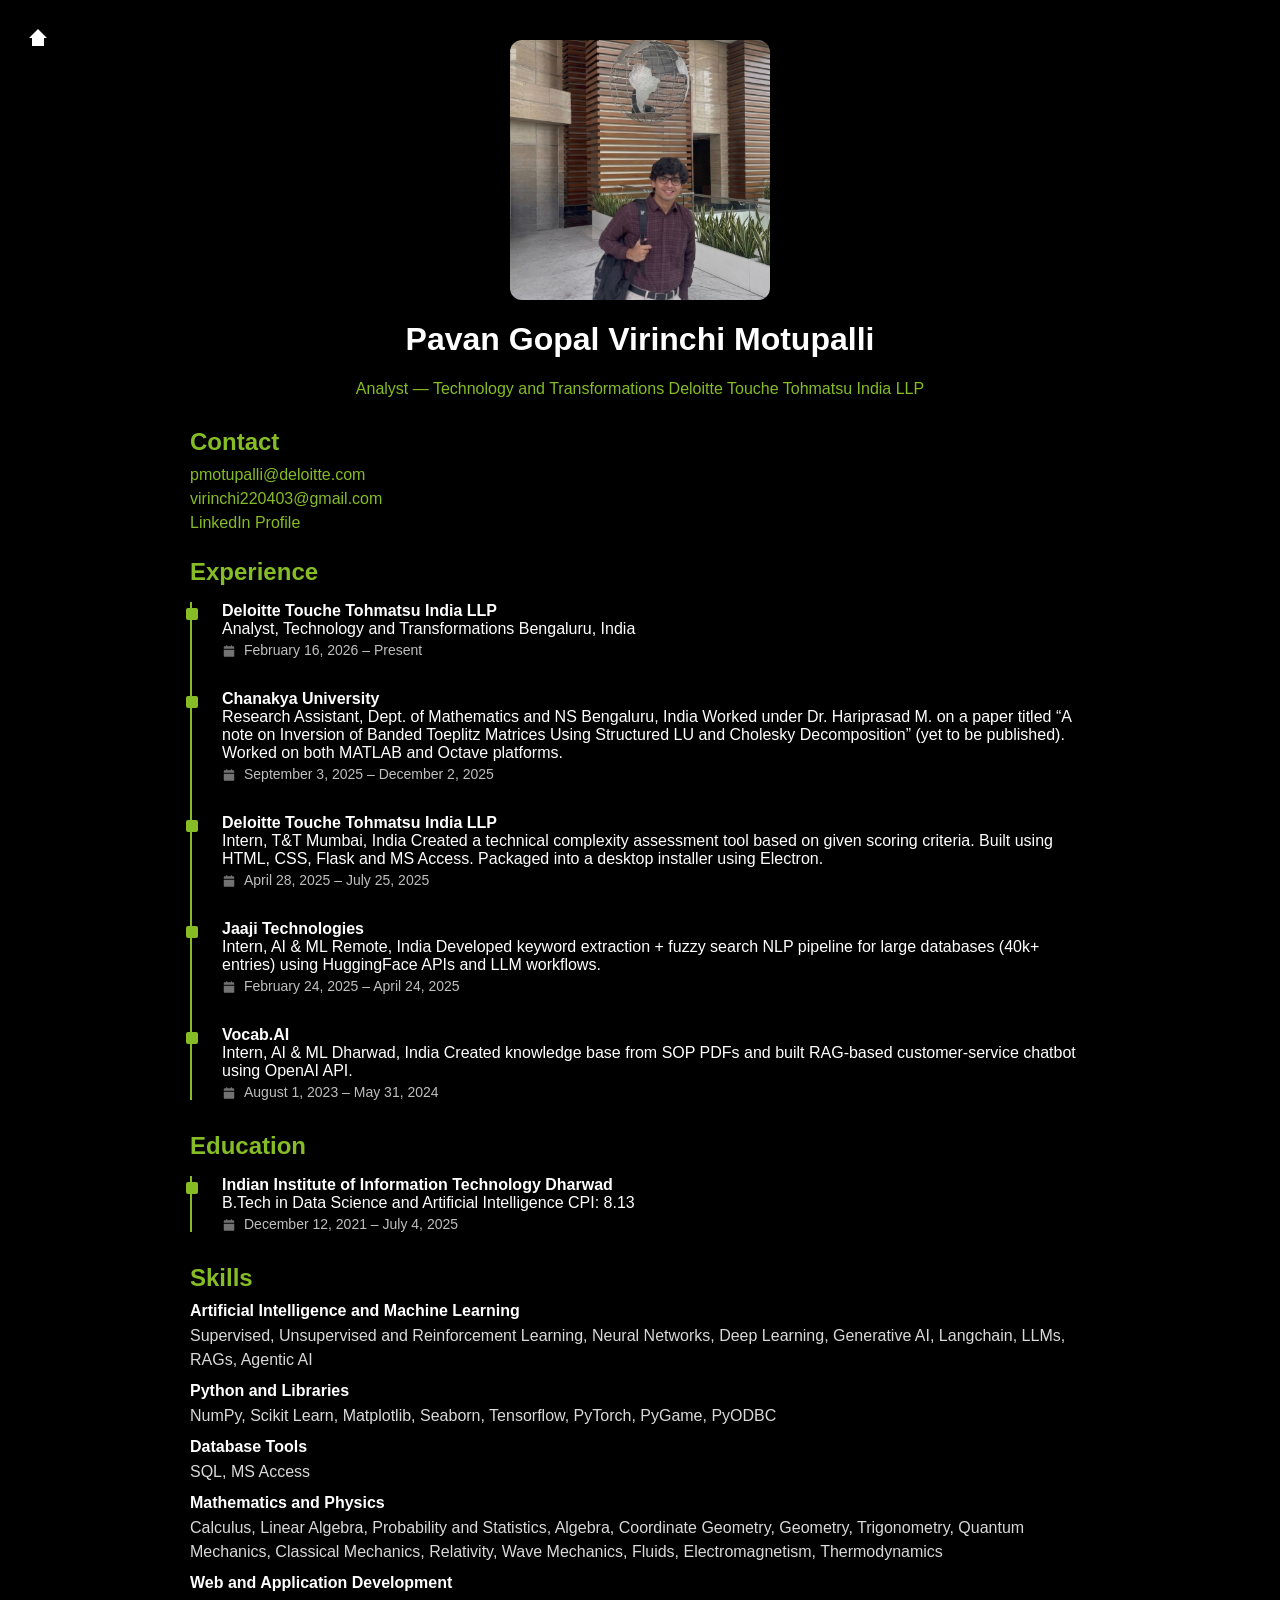
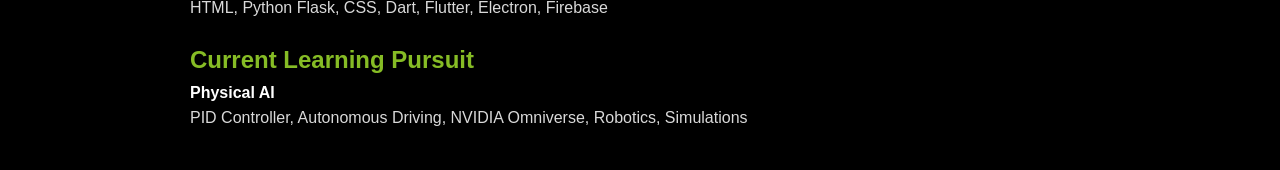
==== templates/engineer.html @ 73528b7b "Initial portfolio site commit" ====
<!DOCTYPE html>
<html>
<head>

<meta charset="UTF-8">
<meta name="viewport" content="width=device-width, initial-scale=1.0">

<title>The Engineer</title>

<link rel="stylesheet" href="/static/style.css">

<style>

/* PAGE WIDTH CONTROL */

.page-wrapper{
max-width:900px;
margin:auto;
padding:40px 20px 40px 20px;
}

/* SECTION TITLES */

.section-title{
color:#86BC25;
margin-top:26px;
margin-bottom:10px;
}

/* CONTACT LINKS */

.contact a{
display:block;
color:#86BC25;
text-decoration:none;
margin-bottom:6px;
}

/* TIMELINE */

.timeline{
border-left:2px solid #86BC25;
padding-left:30px;
margin-top:16px;
}

.timeline-item{
position:relative;
margin-bottom:32px;
}

.timeline-item::before{
content:"";
position:absolute;
left:-36px;
top:6px;
width:12px;
height:12px;
background:#86BC25;
border-radius:2px;
}

/* SKILLS */

.skill-block{
margin-top:10px;
}

.skill-title{
font-weight:bold;
margin-bottom:2px;
}

.skill-items{
opacity:.85;
line-height:1.5;
}

</style>

</head>

<body>

<a href="/" class="home-btn"></a>


<div class="page-wrapper">


<div class="profile">

<img src="/static/engineer.jpeg">

<h1>Pavan Gopal Virinchi Motupalli</h1>

<div class="green">

Analyst — Technology and Transformations  
Deloitte Touche Tohmatsu India LLP

</div>

</div>


<h2 class="section-title">Contact</h2>

<div class="contact">

<a href="mailto:pmotupalli@deloitte.com">
pmotupalli@deloitte.com
</a>

<a href="mailto:virinchi220403@gmail.com">
virinchi220403@gmail.com
</a>

<a href="https://www.linkedin.com/in/pavan-gopal-virinchi-m-5b2b71227/?skipRedirect=true">
LinkedIn Profile
</a>

</div>


<h2 class="section-title">Experience</h2>

<div class="timeline">


<div class="timeline-item">

<strong>Deloitte Touche Tohmatsu India LLP</strong><br>

Analyst, Technology and Transformations  
Bengaluru, India

<div class="date">
February 16, 2026 – Present
</div>

</div>


<div class="timeline-item">

<strong>Chanakya University</strong><br>

Research Assistant, Dept. of Mathematics and NS  
Bengaluru, India

Worked under Dr. Hariprasad M. on a paper titled  
“A note on Inversion of Banded Toeplitz Matrices Using Structured LU and Cholesky Decomposition”  
(yet to be published).  
Worked on both MATLAB and Octave platforms.

<div class="date">
September 3, 2025 – December 2, 2025
</div>

</div>


<div class="timeline-item">

<strong>Deloitte Touche Tohmatsu India LLP</strong><br>

Intern, T&T  
Mumbai, India

Created a technical complexity assessment tool based on given scoring criteria.  
Built using HTML, CSS, Flask and MS Access.  
Packaged into a desktop installer using Electron.

<div class="date">
April 28, 2025 – July 25, 2025
</div>

</div>


<div class="timeline-item">

<strong>Jaaji Technologies</strong><br>

Intern, AI & ML  
Remote, India

Developed keyword extraction + fuzzy search NLP pipeline for large databases (40k+ entries)  
using HuggingFace APIs and LLM workflows.

<div class="date">
February 24, 2025 – April 24, 2025
</div>

</div>


<div class="timeline-item">

<strong>Vocab.AI</strong><br>

Intern, AI & ML  
Dharwad, India

Created knowledge base from SOP PDFs and built RAG-based customer-service chatbot  
using OpenAI API.

<div class="date">
August 1, 2023 – May 31, 2024
</div>

</div>

</div>



<h2 class="section-title">Education</h2>

<div class="timeline">

<div class="timeline-item">

<strong>Indian Institute of Information Technology Dharwad</strong><br>

B.Tech in Data Science and Artificial Intelligence  
CPI: 8.13

<div class="date">
December 12, 2021 – July 4, 2025
</div>

</div>

</div>



<h2 class="section-title">Skills</h2>


<div class="skill-block">
<div class="skill-title">Artificial Intelligence and Machine Learning</div>
<div class="skill-items">
Supervised, Unsupervised and Reinforcement Learning, Neural Networks, Deep Learning,
Generative AI, Langchain, LLMs, RAGs, Agentic AI
</div>
</div>


<div class="skill-block">
<div class="skill-title">Python and Libraries</div>
<div class="skill-items">
NumPy, Scikit Learn, Matplotlib, Seaborn, Tensorflow, PyTorch, PyGame, PyODBC
</div>
</div>


<div class="skill-block">
<div class="skill-title">Database Tools</div>
<div class="skill-items">
SQL, MS Access
</div>
</div>


<div class="skill-block">
<div class="skill-title">Mathematics and Physics</div>
<div class="skill-items">
Calculus, Linear Algebra, Probability and Statistics, Algebra, Coordinate Geometry,
Geometry, Trigonometry, Quantum Mechanics, Classical Mechanics, Relativity,
Wave Mechanics, Fluids, Electromagnetism, Thermodynamics
</div>
</div>


<div class="skill-block">
<div class="skill-title">Web and Application Development</div>
<div class="skill-items">
HTML, Python Flask, CSS, Dart, Flutter, Electron, Firebase
</div>
</div>



<h2 class="section-title">Current Learning Pursuit</h2>


<div class="skill-block">
<div class="skill-title">Physical AI</div>
<div class="skill-items">
PID Controller, Autonomous Driving, NVIDIA Omniverse, Robotics, Simulations
</div>
</div>


</div>

</body>
</html>
---- static/style.css ----
body{
margin:0;
font-family:Inter, Arial;
background:#000;
color:white;
}

/* HOME BUTTON */

.home-btn{
position:fixed;
top:20px;
left:20px;
width:36px;
height:36px;
background:url("data:image/svg+xml;utf8,\
<svg xmlns='http://www.w3.org/2000/svg' fill='white' viewBox='0 0 24 24'>\
<path d='M3 12l9-9 9 9h-3v8h-12v-8z'/>\
</svg>") no-repeat center;
background-size:24px;
}

/* PROFILE IMAGE */

.profile{
text-align:center;
margin-bottom:30px;
}

.profile img{
width:260px;
height:260px;
object-fit:cover;
border-radius:12px;
display:block;
margin:auto;
}

/* ENGINEER GREEN */

.green{
color:#86BC25;
}

/* FIGHTER RED */

.red{
color:#e10600;
}

/* TIMELINE */

.timeline{
border-left:2px solid #86BC25;
padding-left:30px;
margin-top:25px;
}

.timeline-item{
position:relative;
margin-bottom:40px;
}

.timeline-item::before{
content:"";
position:absolute;
left:-36px;
top:6px;
width:12px;
height:12px;
background:#86BC25;
border-radius:2px;
}

/* DATE ICON */

.date{
font-size:14px;
opacity:.75;
margin-top:4px;
padding-left:22px;
position:relative;
}

.date::before{
content:"";
position:absolute;
left:0;
top:2px;
width:14px;
height:14px;
background:url("data:image/svg+xml;utf8,\
<svg xmlns='http://www.w3.org/2000/svg' fill='%23999999' viewBox='0 0 24 24'>\
<path d='M7 2v2H5a2 2 0 0 0-2 2v2h18V6a2 2 0 0 0-2-2h-2V2h-2v2H9V2H7zm14 8H3v10a2 2 0 0 0 2 2h14a2 2 0 0 0 2-2V10z'/>\
</svg>") no-repeat center;
background-size:contain;
}

/* SKILLS */

.skill-block{
margin-top:18px;
}

.skill-title{
font-weight:bold;
}

.skill-items{
opacity:.85;
margin-top:4px;
}

/* SPLIT PANELS */

.split-container{
display:flex;
height:100vh;
position:relative;
}

.panel{
flex:1;
display:flex;
align-items:center;
justify-content:center;
text-decoration:none;
color:white;
transition:.3s ease;
}

/* ICON SYSTEM (landing page icons) */

.icon img{
width:46px;
height:46px;
display:block;
margin:auto;

filter:brightness(0) invert(1);

transition:.2s ease;
}


/* hover icon animation */

.panel:hover .icon img{
transform:scale(1.12);
}

/* FIGHT TABLE */

.fight-table{
width:100%;
border-collapse:collapse;
margin-top:20px;
}

.fight-table th{
text-align:left;
border-bottom:1px solid #e10600;
padding:12px 0;
color:#e10600;
}

.fight-table td{
padding:10px 0;
border-bottom:1px solid #222;
}

.video-row{
display:none;
}

.show{
display:table-row;
}
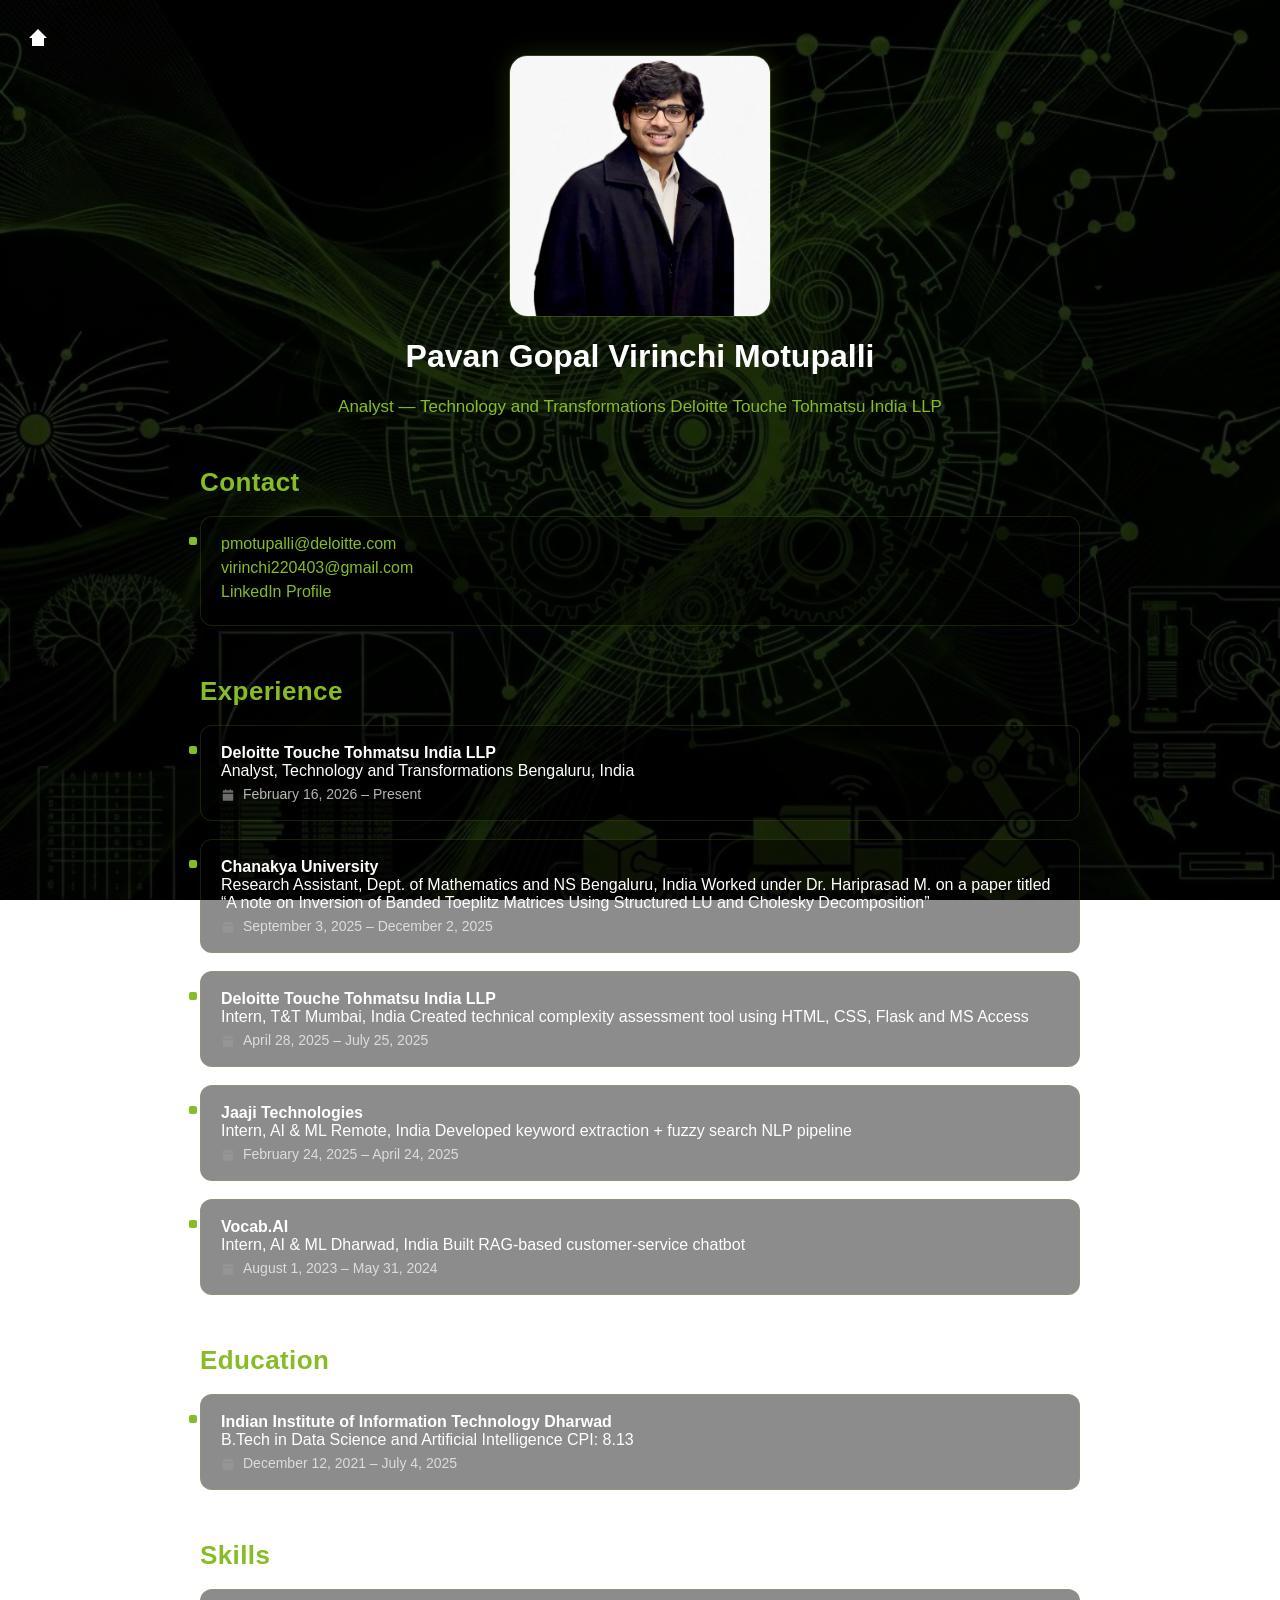
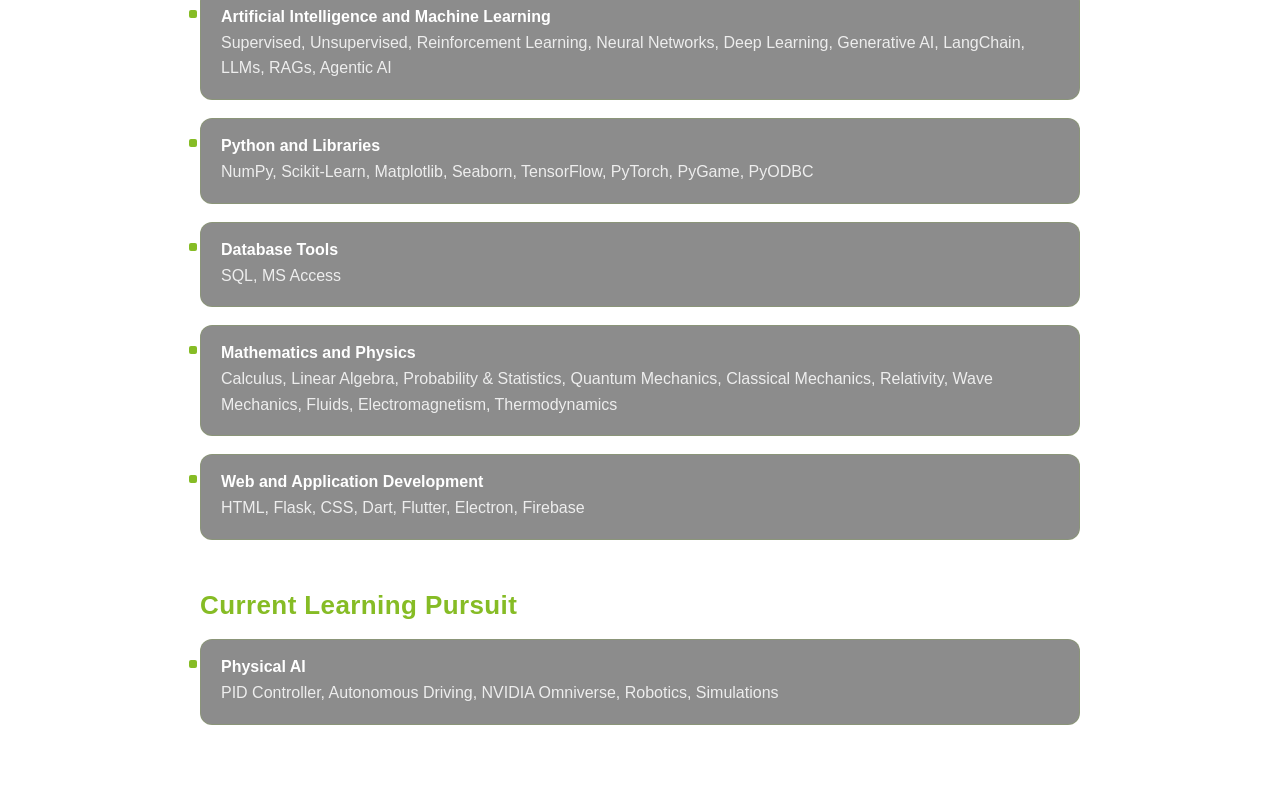
==== commit 64d15fd3: "ui reinvent" ====
--- a/templates/engineer.html
+++ b/templates/engineer.html
@@ -11,69 +11,260 @@
 
 <style>
 
-/* PAGE WIDTH CONTROL */
+/* ========================= */
+/* BACKGROUND SYSTEM */
+/* ========================= */
+
+body{
+
+background:
+
+linear-gradient(rgba(0,0,0,.75), rgba(0,0,0,.82)),
+
+url("/static/engbgds.jpg");
+
+background-size:cover;
+background-position:center;
+background-attachment:fixed;
+
+}
+
+
+/* ========================= */
+/* PAGE WRAPPER */
+/* ========================= */
 
 .page-wrapper{
-max-width:900px;
+
+max-width:880px;
+
 margin:auto;
-padding:40px 20px 40px 20px;
-}
-
+
+padding:55px 25px;
+
+}
+
+
+/* ========================= */
+/* PROFILE HEADER */
+/* ========================= */
+
+.profile img{
+
+width:260px;
+
+border-radius:18px;
+
+border:1px solid rgba(134,188,37,.35);
+
+box-shadow:0 0 25px rgba(134,188,37,.18);
+
+transition:.3s ease;
+
+}
+
+.profile img:hover{
+
+box-shadow:0 0 35px rgba(134,188,37,.35);
+
+}
+
+.green{
+
+color:#86BC25;
+
+margin-top:8px;
+
+font-size:17px;
+
+}
+
+
+/* ========================= */
 /* SECTION TITLES */
+/* ========================= */
 
 .section-title{
+
 color:#86BC25;
-margin-top:26px;
-margin-bottom:10px;
-}
-
+
+margin-top:50px;
+
+margin-bottom:18px;
+
+font-size:26px;
+
+letter-spacing:.4px;
+
+}
+
+
+/* ========================= */
+/* CARD WIDGET SYSTEM */
+/* ========================= */
+
+.card{
+
+background:rgba(0,0,0,.45);
+
+border:1px solid rgba(134,188,37,.18);
+
+border-radius:12px;
+
+padding:18px 20px;
+
+margin-bottom:18px;
+
+position:relative;
+
+transition:.25s ease;
+
+}
+
+
+/* green bullet marker */
+
+.card::before{
+
+content:"";
+
+position:absolute;
+
+left:-12px;
+
+top:20px;
+
+width:8px;
+
+height:8px;
+
+background:#86BC25;
+
+border-radius:2px;
+
+}
+
+
+.card:hover{
+
+background:rgba(0,0,0,.6);
+
+border:1px solid rgba(134,188,37,.35);
+
+}
+
+
+/* ========================= */
 /* CONTACT LINKS */
+/* ========================= */
 
 .contact a{
+
 display:block;
+
 color:#86BC25;
+
 text-decoration:none;
+
 margin-bottom:6px;
-}
-
-/* TIMELINE */
-
-.timeline{
-border-left:2px solid #86BC25;
-padding-left:30px;
-margin-top:16px;
-}
-
-.timeline-item{
-position:relative;
-margin-bottom:32px;
-}
-
-.timeline-item::before{
-content:"";
-position:absolute;
-left:-36px;
-top:6px;
-width:12px;
-height:12px;
-background:#86BC25;
-border-radius:2px;
-}
-
-/* SKILLS */
-
-.skill-block{
-margin-top:10px;
-}
+
+transition:.2s ease;
+
+}
+
+.contact a:hover{
+
+opacity:.75;
+
+}
+
+
+/* ========================= */
+/* DATE STYLE */
+/* ========================= */
+
+.date{
+
+opacity:.7;
+
+font-size:14px;
+
+margin-top:6px;
+
+}
+
+
+/* ========================= */
+/* SKILL BLOCK */
+/* ========================= */
 
 .skill-title{
-font-weight:bold;
-margin-bottom:2px;
+
+font-weight:600;
+
+margin-bottom:4px;
+
 }
 
 .skill-items{
+
 opacity:.85;
-line-height:1.5;
+
+line-height:1.6;
+
+}
+
+
+/* ========================= */
+/* MOBILE BACKGROUND SWITCH */
+/* ========================= */
+
+@media(max-width:900px){
+
+body{
+
+background:
+
+linear-gradient(rgba(0,0,0,.82), rgba(0,0,0,.88)),
+
+url("/static/engbgmob.jpg");
+
+background-size:cover;
+background-position:center;
+background-attachment:scroll;
+
+}
+
+.page-wrapper{
+
+padding:40px 18px;
+
+}
+
+.profile img{
+
+width:260px;
+
+border-radius:18px;
+
+border:1px solid rgba(134,188,37,.40);
+
+box-shadow:
+
+0 0 22px rgba(134,188,37,.28),
+
+0 0 60px rgba(134,188,37,.12);
+
+transition:.35s ease;
+
+}
+
+.section-title{
+
+font-size:22px;
+
+}
+
 }
 
 </style>
@@ -88,9 +279,11 @@
 <div class="page-wrapper">
 
 
+<!-- PROFILE -->
+
 <div class="profile">
 
-<img src="/static/engineer.jpeg">
+<img src="/static/engineer2.jpg">
 
 <h1>Pavan Gopal Virinchi Motupalli</h1>
 
@@ -104,9 +297,11 @@
 </div>
 
 
+<!-- CONTACT -->
+
 <h2 class="section-title">Contact</h2>
 
-<div class="contact">
+<div class="card contact">
 
 <a href="mailto:pmotupalli@deloitte.com">
 pmotupalli@deloitte.com
@@ -123,12 +318,12 @@
 </div>
 
 
+<!-- EXPERIENCE -->
+
 <h2 class="section-title">Experience</h2>
 
-<div class="timeline">
-
-
-<div class="timeline-item">
+
+<div class="card">
 
 <strong>Deloitte Touche Tohmatsu India LLP</strong><br>
 
@@ -142,7 +337,7 @@
 </div>
 
 
-<div class="timeline-item">
+<div class="card">
 
 <strong>Chanakya University</strong><br>
 
@@ -150,9 +345,7 @@
 Bengaluru, India
 
 Worked under Dr. Hariprasad M. on a paper titled  
-“A note on Inversion of Banded Toeplitz Matrices Using Structured LU and Cholesky Decomposition”  
-(yet to be published).  
-Worked on both MATLAB and Octave platforms.
+“A note on Inversion of Banded Toeplitz Matrices Using Structured LU and Cholesky Decomposition”
 
 <div class="date">
 September 3, 2025 – December 2, 2025
@@ -161,16 +354,14 @@
 </div>
 
 
-<div class="timeline-item">
+<div class="card">
 
 <strong>Deloitte Touche Tohmatsu India LLP</strong><br>
 
 Intern, T&T  
 Mumbai, India
 
-Created a technical complexity assessment tool based on given scoring criteria.  
-Built using HTML, CSS, Flask and MS Access.  
-Packaged into a desktop installer using Electron.
+Created technical complexity assessment tool using HTML, CSS, Flask and MS Access
 
 <div class="date">
 April 28, 2025 – July 25, 2025
@@ -179,15 +370,14 @@
 </div>
 
 
-<div class="timeline-item">
+<div class="card">
 
 <strong>Jaaji Technologies</strong><br>
 
 Intern, AI & ML  
 Remote, India
 
-Developed keyword extraction + fuzzy search NLP pipeline for large databases (40k+ entries)  
-using HuggingFace APIs and LLM workflows.
+Developed keyword extraction + fuzzy search NLP pipeline
 
 <div class="date">
 February 24, 2025 – April 24, 2025
@@ -196,15 +386,14 @@
 </div>
 
 
-<div class="timeline-item">
+<div class="card">
 
 <strong>Vocab.AI</strong><br>
 
 Intern, AI & ML  
 Dharwad, India
 
-Created knowledge base from SOP PDFs and built RAG-based customer-service chatbot  
-using OpenAI API.
+Built RAG-based customer-service chatbot
 
 <div class="date">
 August 1, 2023 – May 31, 2024
@@ -212,15 +401,13 @@
 
 </div>
 
-</div>
-
-
+
+<!-- EDUCATION -->
 
 <h2 class="section-title">Education</h2>
 
-<div class="timeline">
-
-<div class="timeline-item">
+
+<div class="card">
 
 <strong>Indian Institute of Information Technology Dharwad</strong><br>
 
@@ -233,65 +420,99 @@
 
 </div>
 
-</div>
-
-
+
+<!-- SKILLS -->
 
 <h2 class="section-title">Skills</h2>
 
 
-<div class="skill-block">
-<div class="skill-title">Artificial Intelligence and Machine Learning</div>
+<div class="card">
+
+<div class="skill-title">
+Artificial Intelligence and Machine Learning
+</div>
+
 <div class="skill-items">
-Supervised, Unsupervised and Reinforcement Learning, Neural Networks, Deep Learning,
-Generative AI, Langchain, LLMs, RAGs, Agentic AI
-</div>
-</div>
-
-
-<div class="skill-block">
-<div class="skill-title">Python and Libraries</div>
+Supervised, Unsupervised, Reinforcement Learning, Neural Networks,
+Deep Learning, Generative AI, LangChain, LLMs, RAGs, Agentic AI
+</div>
+
+</div>
+
+
+<div class="card">
+
+<div class="skill-title">
+Python and Libraries
+</div>
+
 <div class="skill-items">
-NumPy, Scikit Learn, Matplotlib, Seaborn, Tensorflow, PyTorch, PyGame, PyODBC
-</div>
-</div>
-
-
-<div class="skill-block">
-<div class="skill-title">Database Tools</div>
+NumPy, Scikit-Learn, Matplotlib, Seaborn,
+TensorFlow, PyTorch, PyGame, PyODBC
+</div>
+
+</div>
+
+
+<div class="card">
+
+<div class="skill-title">
+Database Tools
+</div>
+
 <div class="skill-items">
 SQL, MS Access
 </div>
-</div>
-
-
-<div class="skill-block">
-<div class="skill-title">Mathematics and Physics</div>
+
+</div>
+
+
+<div class="card">
+
+<div class="skill-title">
+Mathematics and Physics
+</div>
+
 <div class="skill-items">
-Calculus, Linear Algebra, Probability and Statistics, Algebra, Coordinate Geometry,
-Geometry, Trigonometry, Quantum Mechanics, Classical Mechanics, Relativity,
-Wave Mechanics, Fluids, Electromagnetism, Thermodynamics
-</div>
-</div>
-
-
-<div class="skill-block">
-<div class="skill-title">Web and Application Development</div>
+Calculus, Linear Algebra, Probability & Statistics,
+Quantum Mechanics, Classical Mechanics,
+Relativity, Wave Mechanics, Fluids,
+Electromagnetism, Thermodynamics
+</div>
+
+</div>
+
+
+<div class="card">
+
+<div class="skill-title">
+Web and Application Development
+</div>
+
 <div class="skill-items">
-HTML, Python Flask, CSS, Dart, Flutter, Electron, Firebase
-</div>
-</div>
-
-
+HTML, Flask, CSS, Dart, Flutter,
+Electron, Firebase
+</div>
+
+</div>
+
+
+<!-- CURRENT LEARNING -->
 
 <h2 class="section-title">Current Learning Pursuit</h2>
 
 
-<div class="skill-block">
-<div class="skill-title">Physical AI</div>
+<div class="card">
+
+<div class="skill-title">
+Physical AI
+</div>
+
 <div class="skill-items">
-PID Controller, Autonomous Driving, NVIDIA Omniverse, Robotics, Simulations
-</div>
+PID Controller, Autonomous Driving,
+NVIDIA Omniverse, Robotics, Simulations
+</div>
+
 </div>
 
 
--- a/static/style.css
+++ b/static/style.css
@@ -175,4 +175,5 @@
 
 .show{
 display:table-row;
-}+}
+
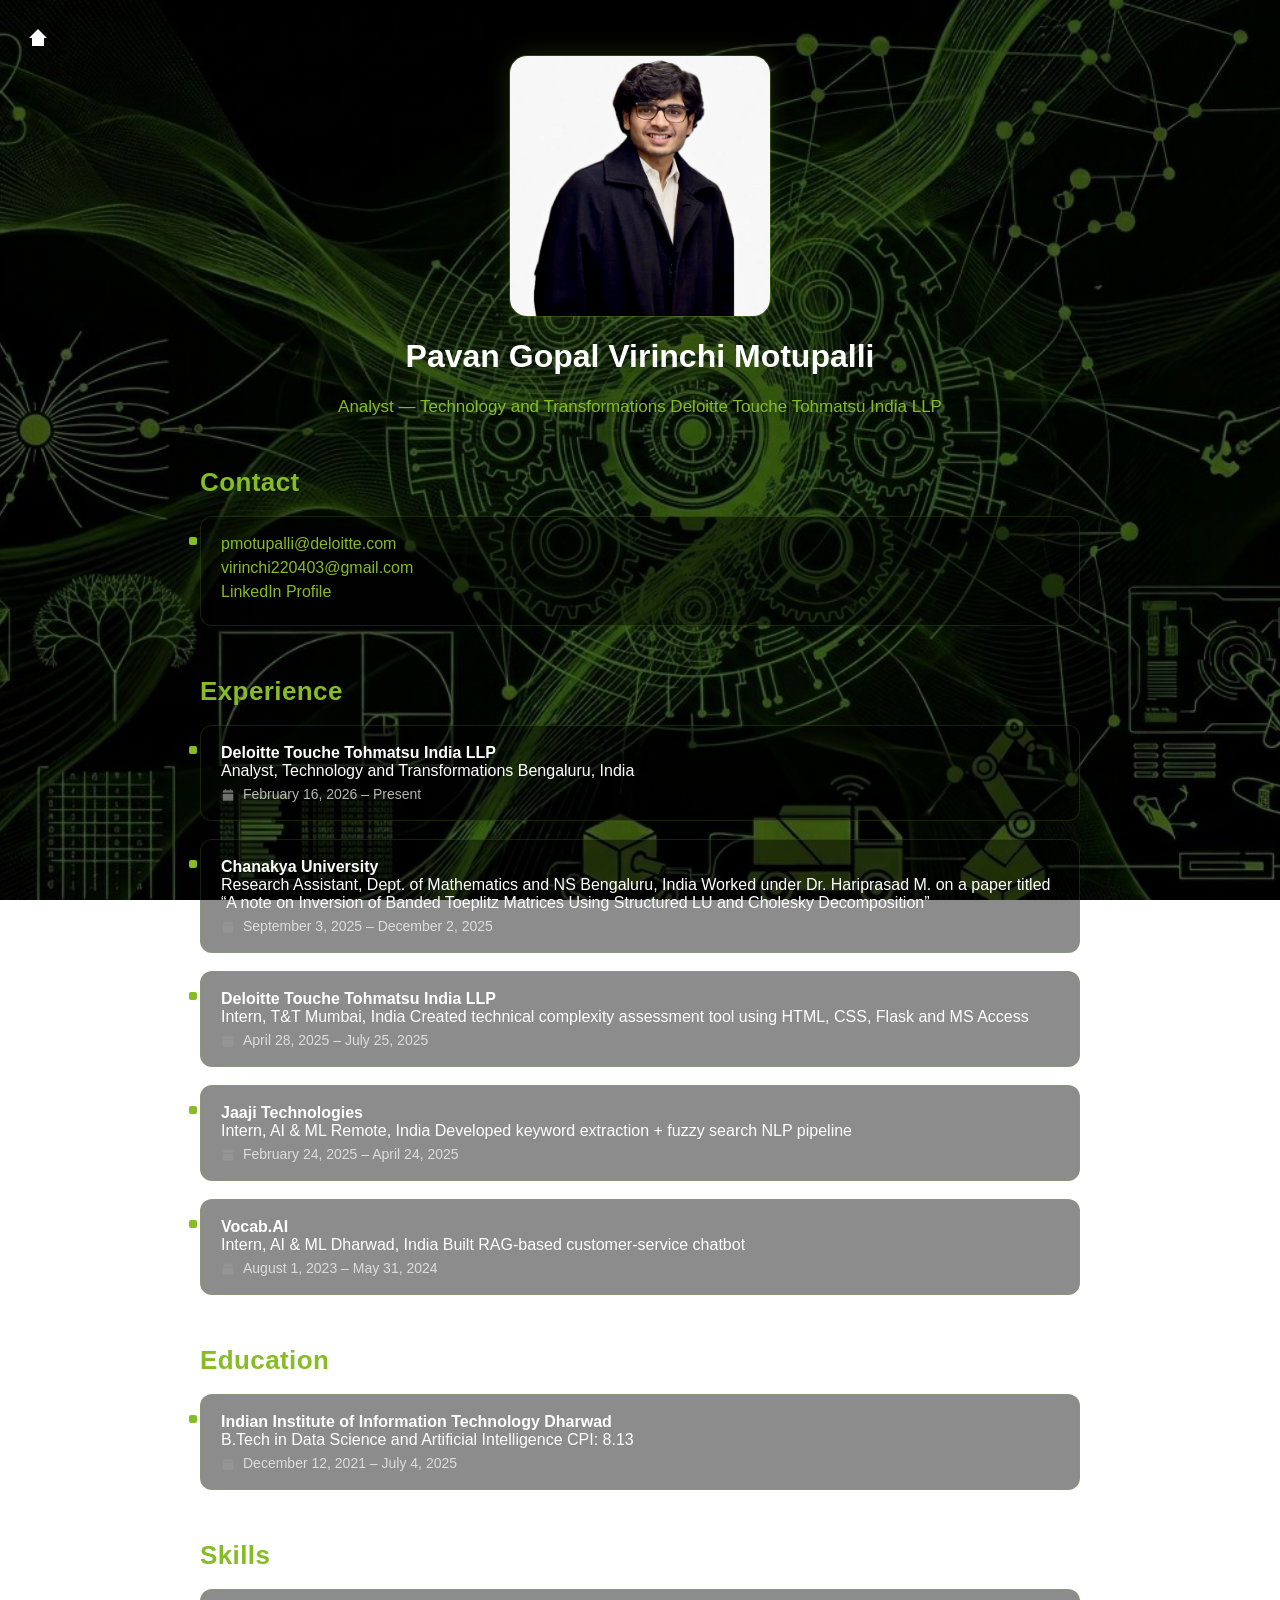
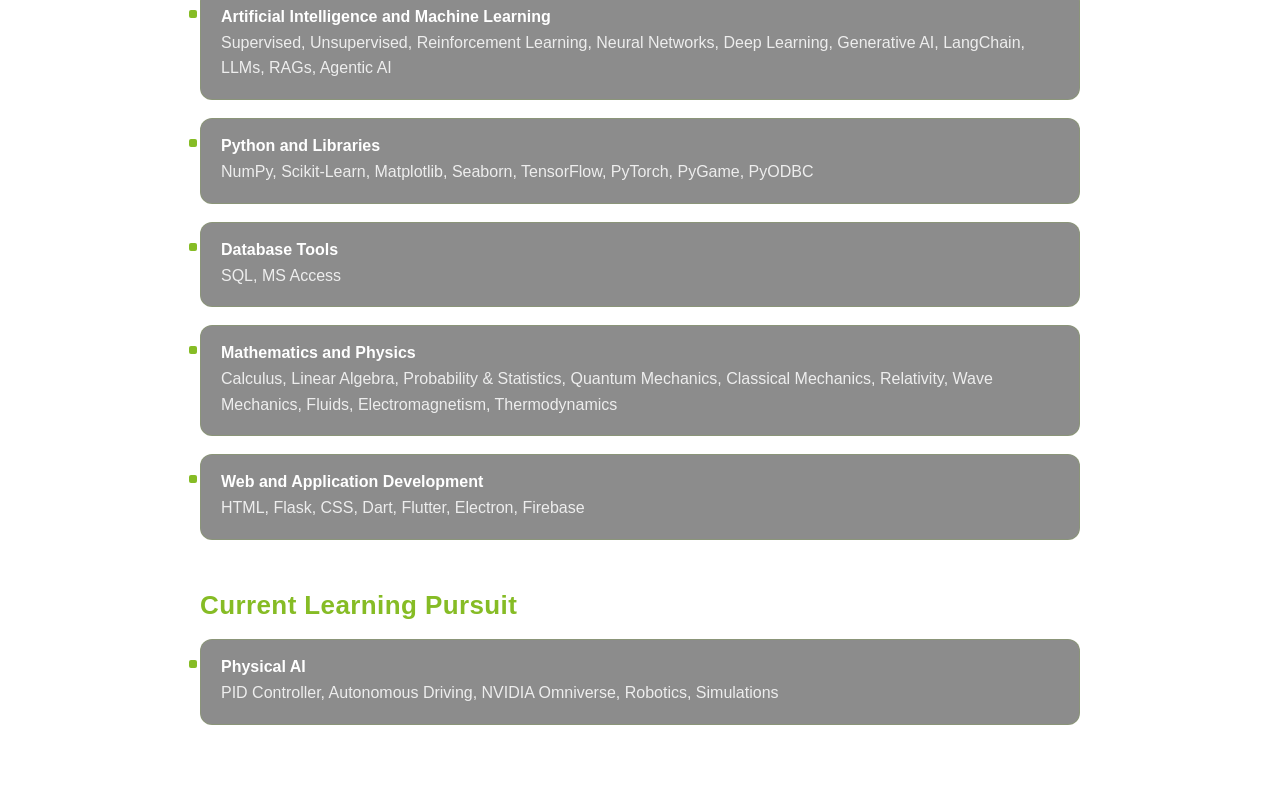
==== commit cab38590: "ui reinvent3" ====
--- a/templates/engineer.html
+++ b/templates/engineer.html
@@ -19,7 +19,7 @@
 
 background:
 
-linear-gradient(rgba(0,0,0,.75), rgba(0,0,0,.82)),
+linear-gradient(rgba(0,0,0,.60), rgba(0,0,0,.55)),
 
 url("/static/engbgds.jpg");
 
@@ -225,7 +225,7 @@
 
 background:
 
-linear-gradient(rgba(0,0,0,.82), rgba(0,0,0,.88)),
+linear-gradient(rgba(0,0,0,.60), rgba(0,0,0,.55)),
 
 url("/static/engbgmob.jpg");
 
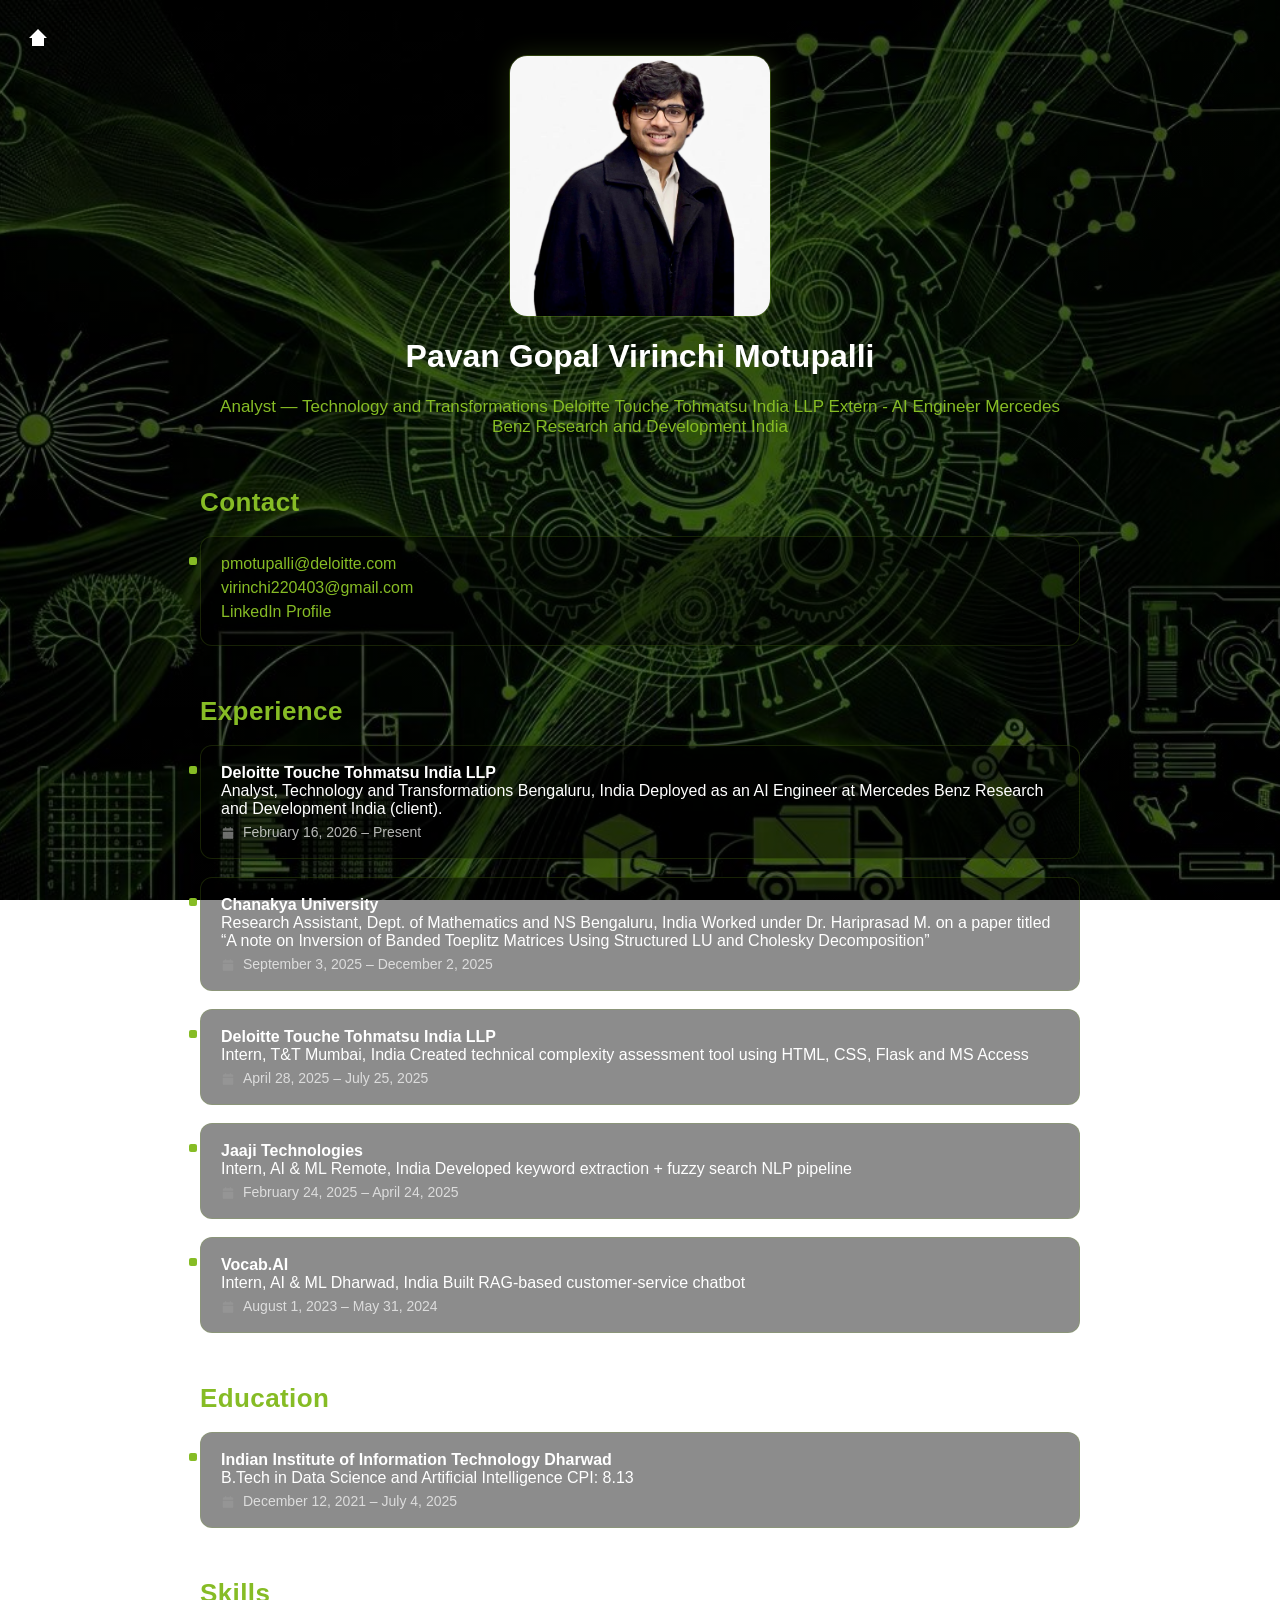
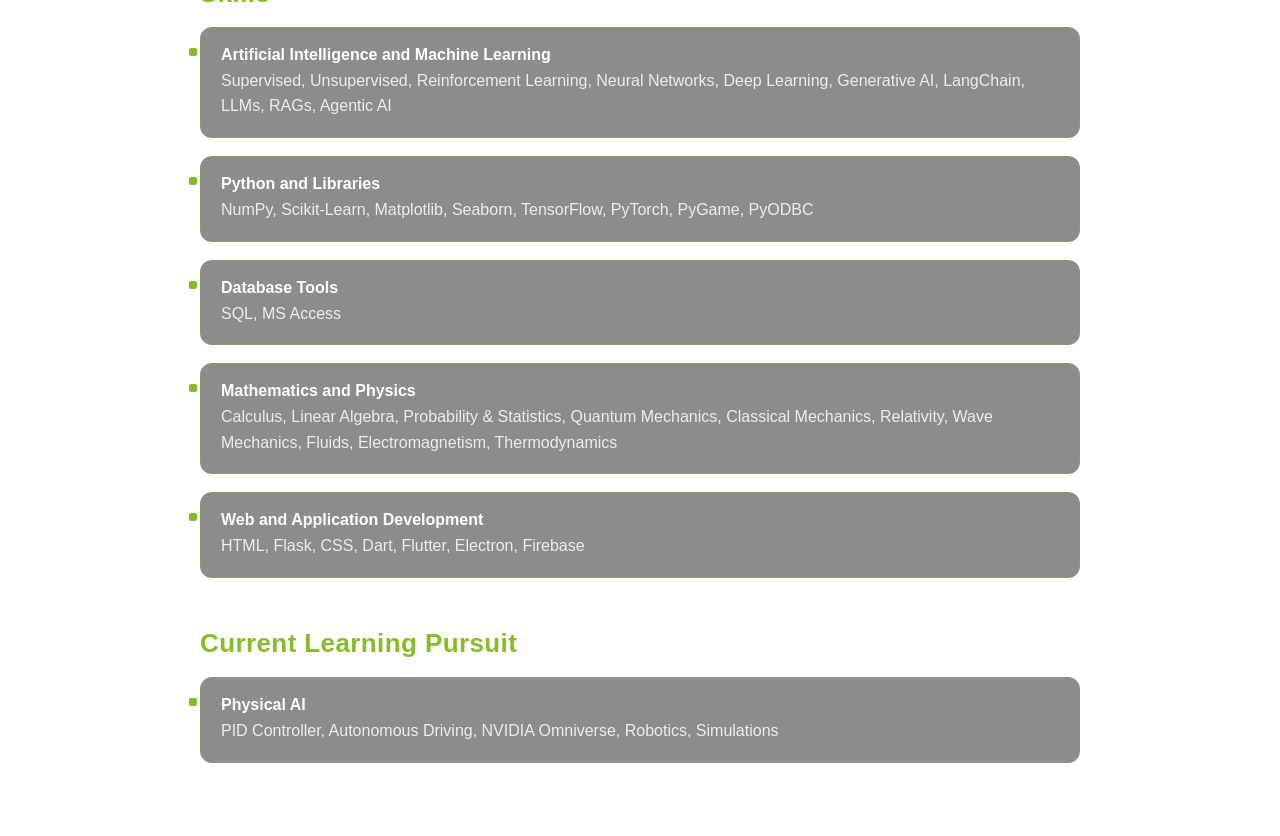
==== commit cef52266: "Updates June 2026" ====
--- a/templates/engineer.html
+++ b/templates/engineer.html
@@ -291,6 +291,8 @@
 
 Analyst — Technology and Transformations  
 Deloitte Touche Tohmatsu India LLP
+Extern - AI Engineer
+Mercedes Benz Research and Development India
 
 </div>
 
@@ -329,6 +331,8 @@
 
 Analyst, Technology and Transformations  
 Bengaluru, India
+
+Deployed as an AI Engineer at Mercedes Benz Research and Development India (client).
 
 <div class="date">
 February 16, 2026 – Present
